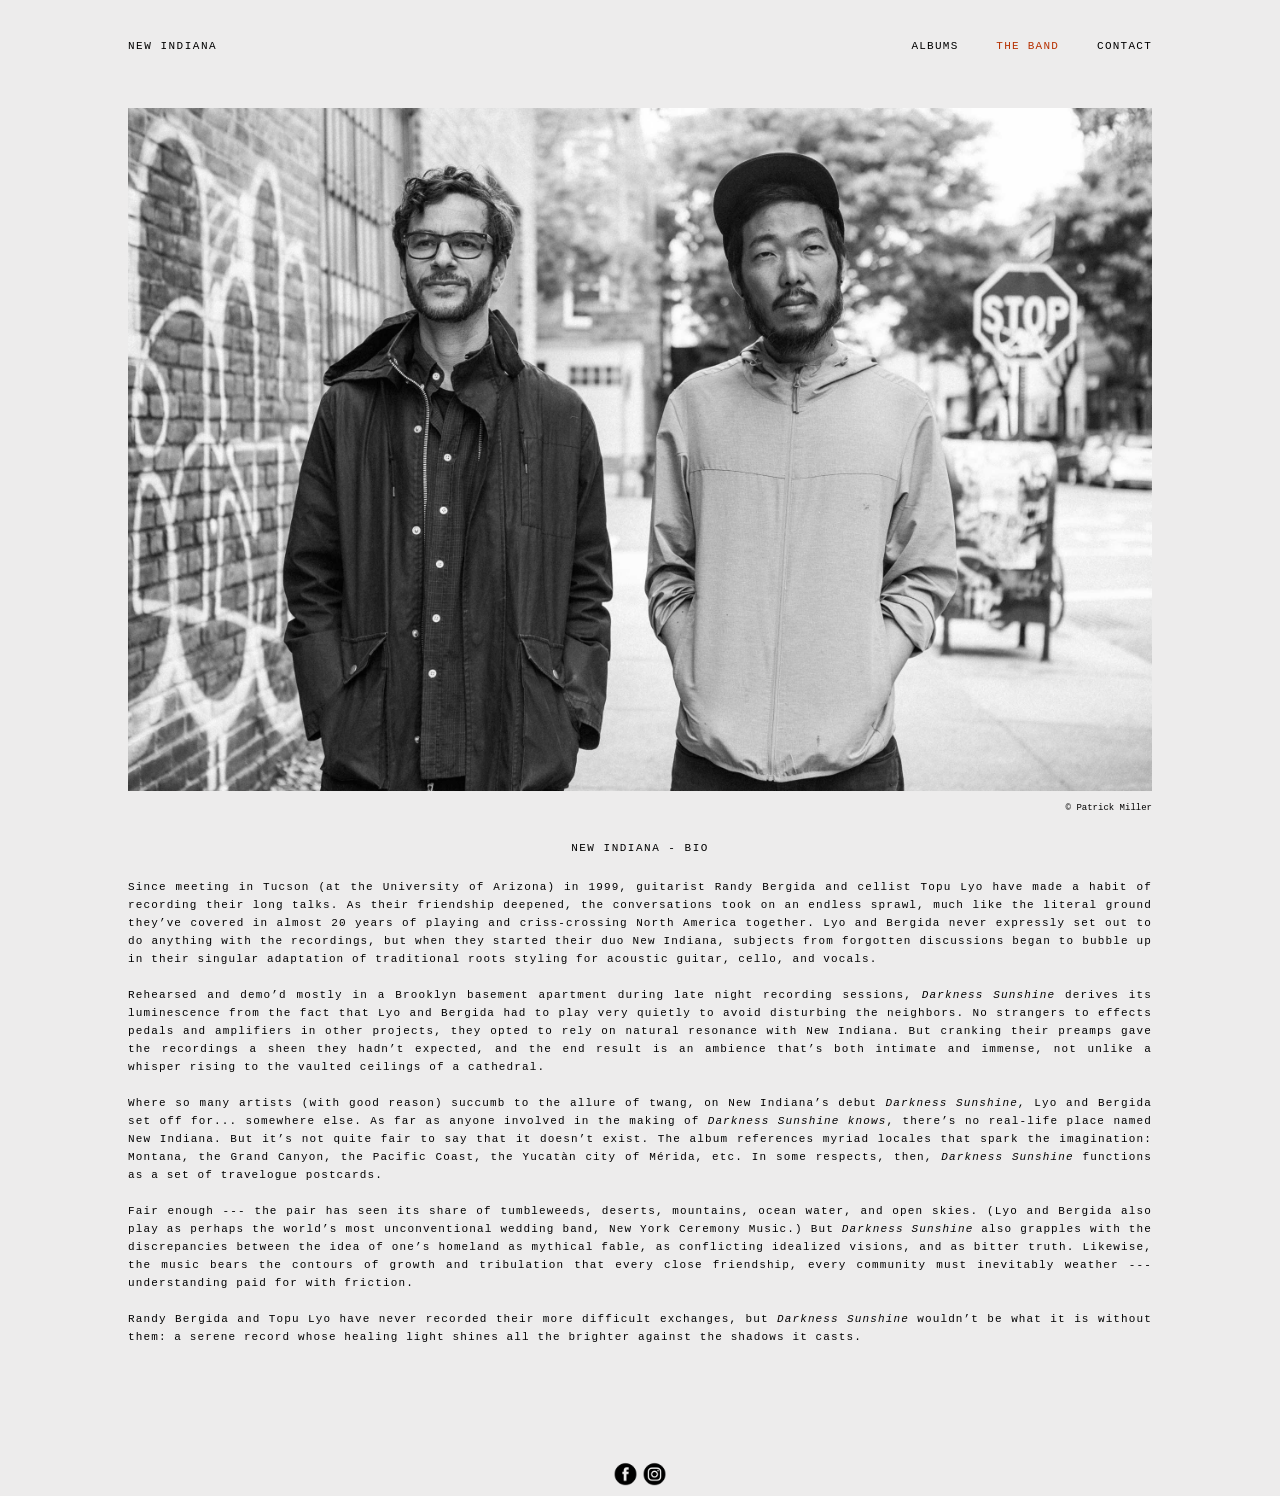
==== about.html @ 7deb82f8 "Add files via upload" ====
<!DOCTYPE html>
<html lang="en">
<head>
	<meta charset="utf-8">
	<title>NEW INDIANA</title>
	<link rel="stylesheet" type="text/css" href="about.css">
	<script src="slideshow.js" type="text/javascript"></script>
	<meta name="viewport" content="width=device-width, initial-scale=1" />
	<link rel="icon" href="image/fav.png">
</head>

<body>
	<header class="mainheader">
	<h1><a href="index.html">NEW INDIANA</a></h1>
	
		<nav>
		<a class="burger-nav"></a>
			<ul>
				<li><a href="music.html">ALBUMS</a></li>
				<li><a class="selected" href="about.html">THE BAND</a></li>
				<li><a href="contact.html">CONTACT</a></li>
				<!--<li><a href="#">EN / SP</a></li>-->
			</ul>
		</nav>
	</header>
	
<!--LEFT COLUMN STARTS HERE-->

<div class="maincontent">
	<div class="leftcolumn">
		<aside class="topleft">
			<article>
				<img src="image/band.jpg">
				<h2>&copy; Patrick Miller</i></h2>
				<h3>NEW INDIANA - BIO</i></h3>
<p>Since meeting in Tucson (at the University of Arizona) in 1999, guitarist Randy Bergida and cellist Topu Lyo have made a habit of recording their long talks. As their friendship deepened, the conversations took on an endless sprawl, much like the literal ground they’ve covered in almost 20 years of playing and criss-crossing North America together. Lyo and Bergida never expressly set out to do anything with the recordings, but when they started their duo New Indiana, subjects from forgotten discussions began to bubble up in their singular adaptation of traditional roots styling for acoustic guitar, cello, and vocals. 
<br><br> Rehearsed and demo’d mostly in a Brooklyn basement apartment during late night recording sessions, <i>Darkness Sunshine</i> derives its luminescence from the fact that Lyo and Bergida had to play very quietly to avoid disturbing the neighbors. No strangers to effects pedals and amplifiers in other projects, they opted to rely on natural resonance with New Indiana. But cranking their preamps gave the recordings a sheen they hadn’t expected, and the end result is an ambience that’s both intimate and immense, not unlike a whisper rising to the vaulted ceilings of a cathedral. 
<br><br> Where so many artists (with good reason) succumb to the allure of twang, on New Indiana’s debut <i>Darkness Sunshine</i>, Lyo and Bergida set off for... somewhere else. As far as anyone involved in the making of <i>Darkness Sunshine knows</i>, there’s no real-life place named New Indiana. But it’s not quite fair to say that it doesn’t exist. The album references myriad locales that spark the imagination: Montana, the Grand Canyon, the Pacific Coast, the Yucatàn city of Mérida, etc. In some respects, then, <i>Darkness Sunshine</i> functions as a set of travelogue postcards.
<br><br>Fair enough --- the pair has seen its share of tumbleweeds, deserts, mountains, ocean water, and open skies. (Lyo and Bergida also play as perhaps the world’s most unconventional wedding band, New York Ceremony Music.) But <i>Darkness Sunshine</i> also grapples with the discrepancies between the idea of one’s homeland as mythical fable, as conflicting idealized visions, and as bitter truth. Likewise, the music bears the contours of growth and tribulation that every close friendship, every community must inevitably weather --- understanding paid for with friction.
<br><br>Randy Bergida and Topu Lyo have never recorded their more difficult exchanges, but <i>Darkness Sunshine</i> wouldn’t be what it is without them: a serene record whose healing light shines all the brighter against the shadows it casts.  </p>
			</article>
		</aside>
	</div>
</div>
		
		<footer class="mainfooter">
			<a href="https://www.facebook.com/NewIndiana/" class="facebook"><img src="image/facebook.png"></a>
			<a href="https://www.instagram.com/new.indiana/?hl=en" class="facebook"><img src="image/instagram.png"></a>
		</footer>
		
<!--BURGER NAVIGATION-->

<script src="http://code.jquery.com/jquery-1.11.3.min.js"></script>
<script src="menu.js"></script>

</body>

</html>
---- about.css ----
#wrapper {
	width: 1240px; 
	margin: auto
	}

.mySlides {
	display:none
	}
	
.w3-left, .w3-right, .w3-badge {
	cursor:pointer
	}
	
.w3-badge {
	height:13px;
	width:13px;
	padding:0
	}
/*=========Body=========*/

body {
	background-color:#edecec;
	margin-left:auto;
	margin-right:auto;
	width:80%;
	max-width:1024px;
	}

/*=========Font style=========*/

h2 {
	font-family: Courier new, Helvetica, Arial, san-serif;
	font-size:9px;
	font-weight:100;
	text-align:right;
	margin-top:1px;
	}

h3 {
	font-family: Courier new, Helvetica, Arial, san-serif;
	font-size:11px;
	font-weight:500;
	letter-spacing: 1.5px;
	margin-top:20px;
	text-align:center;
	}
	 
/*=========Navigation=========*/

.mainheader {
	background:#edecec;
	position: fixed;
	width:80%;
	top:0;
	max-width:1024px;
	}

.mainheader h1 {
	float:left;
	font-family: Courier new, Helvetica, Arial, san-serif;
	font-size:11px;
	font-weight:400;
	letter-spacing: 1.5px;
	margin:40px auto 40px auto;
	}
	
.mainheader h1 a:link, .mainheader h1 a:visited {
	color:#000;
    text-decoration:none;
    }
     
.mainheader h1 a:hover, .mainheader h1 a:active {
    color: #D1D1D1;
	}

.mainheader nav {
	float:right;
	font-family: Courier new, Helvetica, Arial, san-serif;
	font-size:11px;
	letter-spacing: 1.25px;
	margin:40px auto 40px auto;
	}

.mainheader nav ul {
	display:inline-block;
	list-style:none;
	margin:0 auto;
	padding:0;
	}
	
.mainheader nav ul li {
	display:inline;
	}
	
.mainheader nav a:link, .mainheader nav a:visited {
	color:#000;
	display:inline-block;
	padding-left:30px;
	text-decoration:none;
	}
	
.mainheader nav a:hover, .mainheader nav a:active, .mainheader nav a.selected {
	color:#b63001;
	}

/*=========Content=========*/

.maincontent {
	font-size:13px;
	line-height:20px;
	overflow:hidden;
	display:inline-block;
	text-align:center;
	width:100%;
	margin-top:100px;
	}
	
/*=========Left Column=========*/	

	.leftcolumn {
	margin-right:auto;
	margin-left:auto;
	width:100%;
	}		
	
	.topleft p {
	font-family:Courier New, Helvetica, Arial, san-serif;
	font-size:11px;
	font-weight:100;
	letter-spacing: 1.125px;
	line-height:18px;
	margin-left:auto;
	margin-right:auto;
	margin-top:20px;
	text-align:justify;
	width:100%;
	}	
	
	.topleft img {
	margin-left:auto;
	margin-right:auto;
	width:100%;
	}	
	

/*=========footer=========*/	
	
	.mainfooter {
	font-family:Helvetica, Arial, san-serif;
	font-size:11px;
	margin-top:100px;
	text-align:center;
	width:100%;
	}
	
	.mainfooter img {
	width:25px;
	}
	
/*=========mobile=========*/
	

@media screen and (max-width:414px) {
	
	body {
width:90%;
}

.mainheader {
width:90%;
}

.burger-nav {
	display:block;
	height: 15px;
	width: 100%;
	background: url(image/burger.png)no-repeat 100% center;
	background-color: #edecec;
	cursor: pointer;
	}
	
.mainheader nav ul {
	overflow: hidden;
	height:0;
	}
	
.mainheader nav ul.open {
	height: auto;
	}
	
.mainheader nav ul li {
	display:block;
	text-align:right;
	width:100%;
	margin:0;
	}
	
.mainheader nav ul li a {
	color:#000;
	padding:15px 0px 0px 0px;
	diplay:block;
	margin:0;
	}
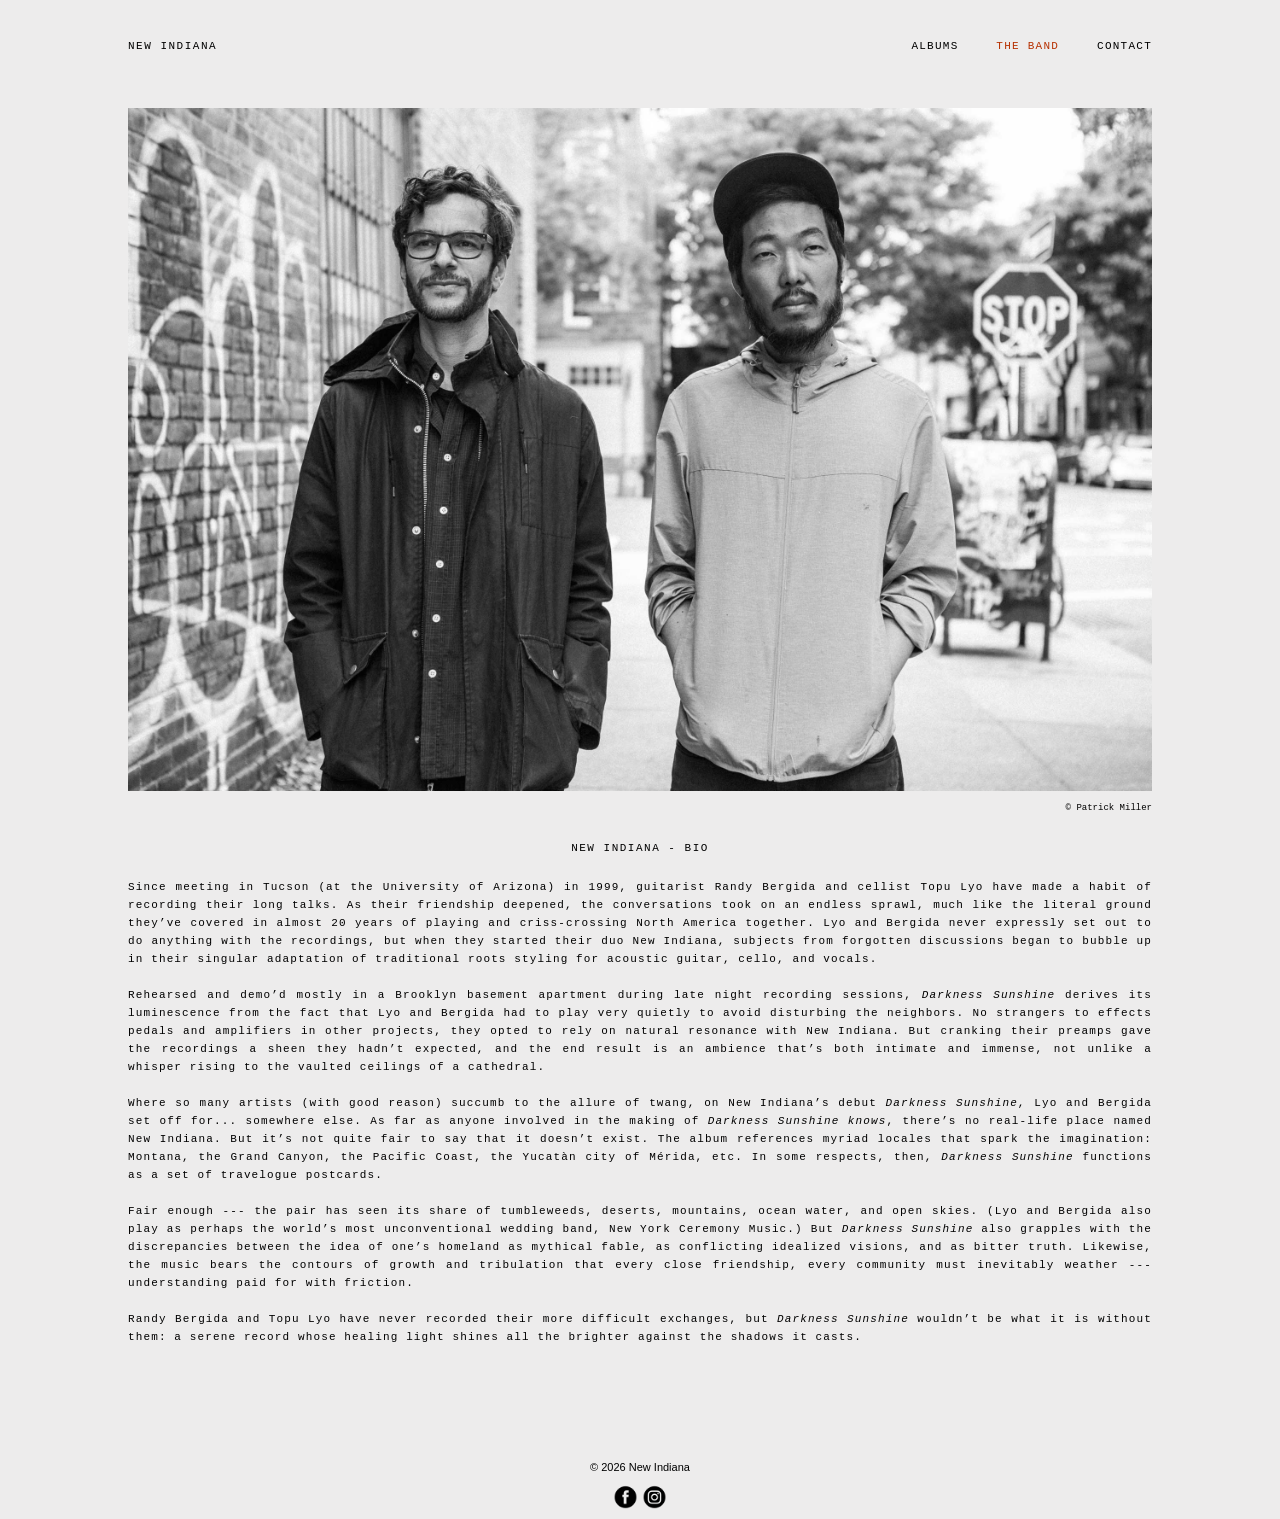
==== commit 35181e7b: "Update about.html" ====
--- a/about.html
+++ b/about.html
@@ -11,16 +11,16 @@
 
 <body>
 	<header class="mainheader">
-	<h1><a href="index.html">NEW INDIANA</a></h1>
+<h1><a href="/">NEW INDIANA</a></h1>
 	
-		<nav>
-		<a class="burger-nav"></a>
-			<ul>
-				<li><a href="music.html">ALBUMS</a></li>
-				<li><a class="selected" href="about.html">THE BAND</a></li>
-				<li><a href="contact.html">CONTACT</a></li>
-				<!--<li><a href="#">EN / SP</a></li>-->
-			</ul>
+    <nav>
+    <a class="burger-nav"></a>
+        <ul>
+            <li><a href="/music">ALBUMS</a></li>
+            <li><a class="selected" href="/about">THE BAND</a></li>
+            <li><a href="/contact">CONTACT</a></li>
+            <!--<li><a href="#">EN / SP</a></li>-->
+        </ul>
 		</nav>
 	</header>
 	
@@ -44,13 +44,14 @@
 </div>
 		
 		<footer class="mainfooter">
-			<a href="https://www.facebook.com/NewIndiana/" class="facebook"><img src="image/facebook.png"></a>
-			<a href="https://www.instagram.com/new.indiana/?hl=en" class="facebook"><img src="image/instagram.png"></a>
-		</footer>
+    <p>&copy; 2026 New Indiana</p>
+    <a href="https://www.facebook.com/NewIndiana/" class="facebook"><img src="image/facebook.png"></a>
+    <a href="https://www.instagram.com/new.indiana/?hl=en" class="facebook"><img src="image/instagram.png"></a>
+</footer>
 		
 <!--BURGER NAVIGATION-->
 
-<script src="http://code.jquery.com/jquery-1.11.3.min.js"></script>
+<script src="https://code.jquery.com/jquery-1.11.3.min.js"></script>
 <script src="menu.js"></script>
 
 </body>
